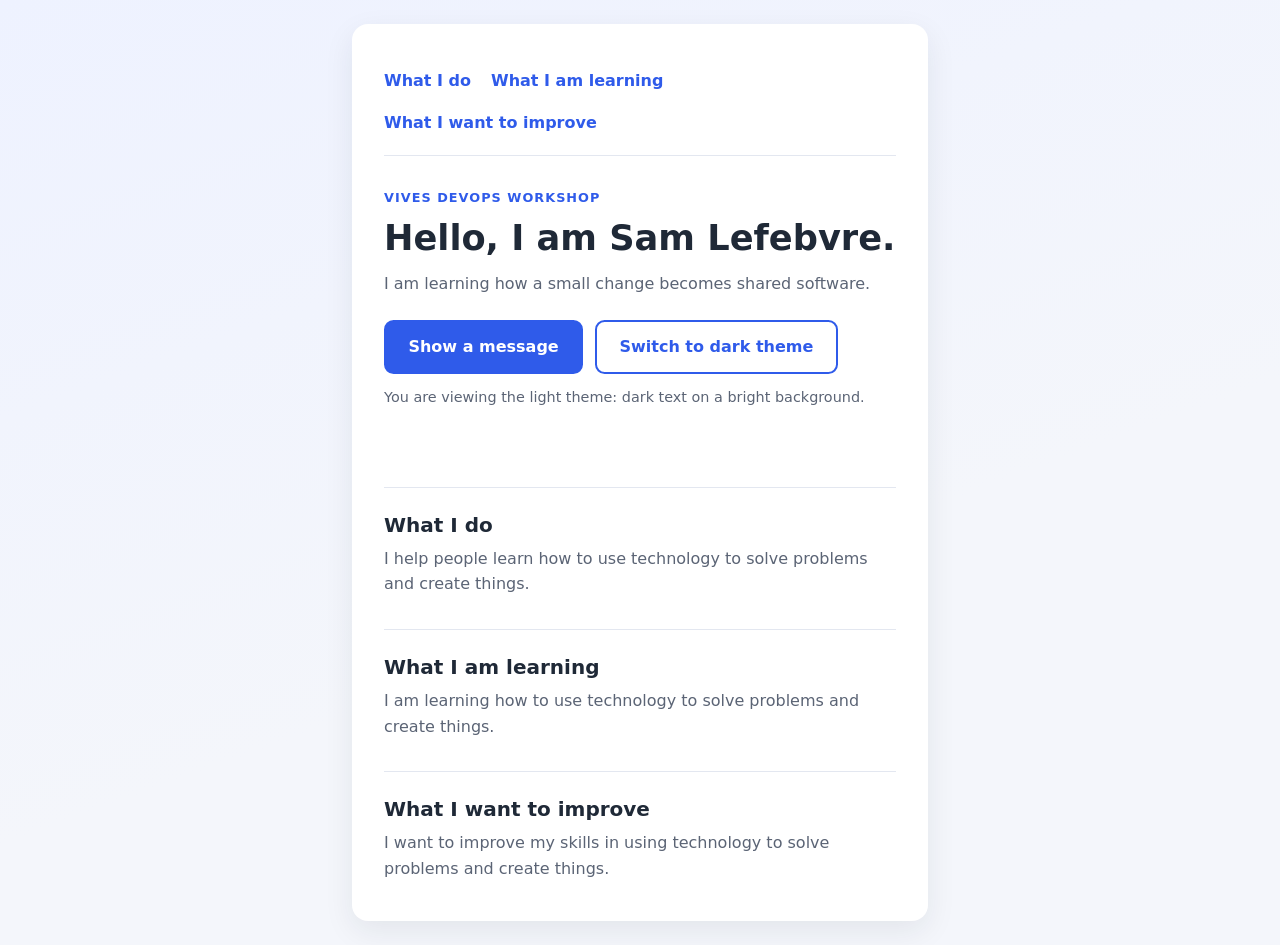
==== frontend/src/index.html @ 4d62008e "feat: run workshop app with compose" ====
<!doctype html>
<html lang="en">
  <head>
    <meta charset="utf-8">
    <meta name="viewport" content="width=device-width, initial-scale=1">
    <title>Hello from Saleconix</title>
    <link rel="stylesheet" href="style.css">
  </head>
  <body>
    <main>
      <nav class="site-nav" aria-label="Page sections">
        <ul>
          <li><a href="#what-i-do">What I do</a></li>
          <li><a href="#what-i-am-learning">What I am learning</a></li>
          <li><a href="#what-i-want-to-improve">What I want to improve</a></li>
        </ul>
      </nav>

      <p class="eyebrow">VIVES DevOps workshop</p>
      <h1>Hello, I am Sam Lefebvre.</h1>
      <p>I am learning how a small change becomes shared software.</p>
      <div class="actions">
        <button id="message-button" type="button">Show a message</button>
        <button id="theme-button" type="button" aria-pressed="false">Switch to dark theme</button>
      </div>
      <p id="theme-status" class="theme-status">You are viewing the light theme: dark text on a bright background.</p>
      <p id="message" aria-live="polite"></p>

      <section id="what-i-do" aria-labelledby="what-i-do-title">
        <h2 id="what-i-do-title">What I do</h2>
        <p>I help people learn how to use technology to solve problems and create things.</p>
      </section>

      <section id="what-i-am-learning" aria-labelledby="what-i-am-learning-title">
        <h2 id="what-i-am-learning-title">What I am learning</h2>
        <p>I am learning how to use technology to solve problems and create things.</p>
      </section>

      <section id="what-i-want-to-improve" aria-labelledby="what-i-want-to-improve-title">
        <h2 id="what-i-want-to-improve-title">What I want to improve</h2>
        <p>I want to improve my skills in using technology to solve problems and create things.</p>
      </section>
    </main>
    <script src="script.js"></script>
  </body>
</html>
---- frontend/src/style.css ----
:root {
  --bg: #f4f6fb;
  --bg-top: #eef2ff;
  --card: #ffffff;
  --text: #1f2937;
  --muted: #5b6475;
  --accent: #2f5bea;
  --accent-dark: #2346b8;
  --on-accent: #ffffff;
  --focus: #b45309;
  --shadow: rgba(31, 41, 55, 0.08);
  --border: #e3e7f0;
  color-scheme: light;
}

:root[data-theme="dark"] {
  --bg: #0f1420;
  --bg-top: #1a2238;
  --card: #1b2130;
  --text: #e8ecf4;
  --muted: #a3adc2;
  --accent: #7c9cff;
  --accent-dark: #a2b8ff;
  --on-accent: #0f1420;
  --focus: #ffc857;
  --shadow: rgba(0, 0, 0, 0.4);
  --border: #2c3447;
  color-scheme: dark;
}

* {
  box-sizing: border-box;
}

html {
  scroll-behavior: smooth;
}

body {
  margin: 0;
  min-height: 100vh;
  min-height: 100dvh;
  display: grid;
  place-items: center;
  padding: clamp(0.75rem, 4vw, 1.5rem);
  background: linear-gradient(160deg, var(--bg-top) 0%, var(--bg) 60%);
  color: var(--text);
  font-family: system-ui, -apple-system, "Segoe UI", Roboto, sans-serif;
  line-height: 1.6;
  transition: background-color 0.2s ease, color 0.2s ease;
}

main {
  width: 100%;
  max-width: 36rem;
  padding: clamp(1.5rem, 6vw, 2.5rem) clamp(1.25rem, 5vw, 2rem);
  background: var(--card);
  border-radius: 1rem;
  box-shadow: 0 10px 30px var(--shadow);
}

.site-nav {
  margin: 0 0 2rem;
  padding-bottom: 1rem;
  border-bottom: 1px solid var(--border);
}

.site-nav ul {
  display: flex;
  flex-wrap: wrap;
  gap: 0.5rem 1.25rem;
  margin: 0;
  padding: 0;
  list-style: none;
}

.site-nav a {
  display: inline-block;
  padding: 0.25rem 0;
  color: var(--accent);
  font-weight: 600;
  text-decoration: none;
  border-radius: 0.25rem;
}

.site-nav a:hover {
  color: var(--accent-dark);
  text-decoration: underline;
  text-underline-offset: 0.2em;
}

a:focus-visible {
  outline: 3px solid var(--focus);
  outline-offset: 3px;
}

section {
  margin-top: 2rem;
  padding-top: 1.5rem;
  border-top: 1px solid var(--border);
  scroll-margin-top: 1rem;
}

section h2 {
  margin: 0 0 0.5rem;
  font-size: 1.25rem;
  line-height: 1.3;
}

section p {
  margin: 0;
}

.eyebrow {
  margin: 0 0 0.5rem;
  color: var(--accent);
  font-size: 0.8rem;
  font-weight: 700;
  letter-spacing: 0.08em;
  text-transform: uppercase;
}

h1 {
  margin: 0 0 0.75rem;
  font-size: clamp(1.6rem, 5vw, 2.2rem);
  line-height: 1.2;
  overflow-wrap: break-word;
}

p {
  margin: 0 0 1.5rem;
  color: var(--muted);
}

.actions {
  display: flex;
  flex-wrap: wrap;
  gap: 0.75rem;
}

button {
  padding: 0.75rem 1.4rem;
  border: 2px solid var(--accent);
  border-radius: 0.6rem;
  font: inherit;
  font-weight: 600;
  cursor: pointer;
  transition: background-color 0.15s ease, border-color 0.15s ease,
    color 0.15s ease, transform 0.15s ease;
}

button:active {
  transform: translateY(1px);
}

button:focus-visible {
  outline: 3px solid var(--focus);
  outline-offset: 3px;
}

#message-button {
  background: var(--accent);
  color: var(--on-accent);
}

#message-button:hover {
  background: var(--accent-dark);
  border-color: var(--accent-dark);
}

#theme-button {
  background: transparent;
  color: var(--accent);
}

#theme-button:hover {
  border-color: var(--accent-dark);
  color: var(--accent-dark);
}

.theme-status {
  margin: 0.75rem 0 0;
  font-size: 0.9rem;
}

#message {
  min-height: 1.6em;
  margin: 1.25rem 0 0;
  color: var(--text);
  font-weight: 500;
}

#message.is-visible {
  animation: fade-in 0.3s ease;
}

@keyframes fade-in {
  from {
    opacity: 0;
    transform: translateY(4px);
  }
  to {
    opacity: 1;
    transform: none;
  }
}

@media (max-width: 30rem) {
  main {
    border-radius: 0.75rem;
  }

  .actions {
    flex-direction: column;
  }

  .site-nav ul {
    flex-direction: column;
    gap: 0.25rem;
  }

  section {
    margin-top: 1.5rem;
    padding-top: 1.25rem;
  }
}

@media (prefers-reduced-motion: reduce) {
  html {
    scroll-behavior: auto;
  }

  body,
  button,
  #message.is-visible {
    transition: none;
    animation: none;
  }
}
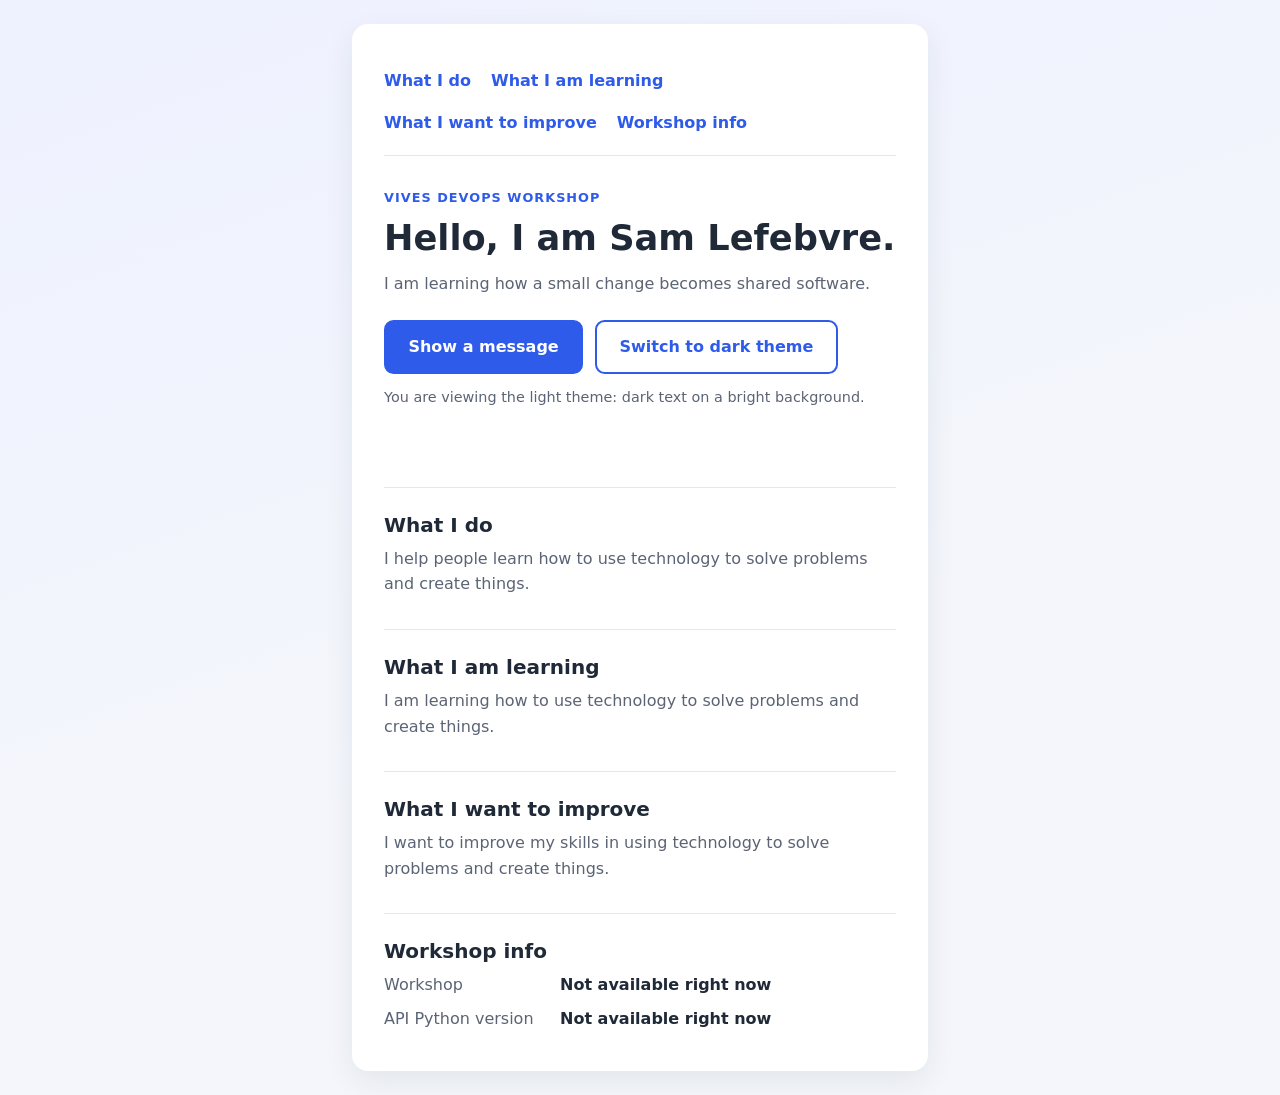
==== commit d05a05a9: "extra api function" ====
--- a/frontend/src/index.html
+++ b/frontend/src/index.html
@@ -13,6 +13,7 @@
           <li><a href="#what-i-do">What I do</a></li>
           <li><a href="#what-i-am-learning">What I am learning</a></li>
           <li><a href="#what-i-want-to-improve">What I want to improve</a></li>
+          <li><a href="#workshop-info">Workshop info</a></li>
         </ul>
       </nav>
 
@@ -40,6 +41,20 @@
         <h2 id="what-i-want-to-improve-title">What I want to improve</h2>
         <p>I want to improve my skills in using technology to solve problems and create things.</p>
       </section>
+
+      <section id="workshop-info" aria-labelledby="workshop-info-title">
+        <h2 id="workshop-info-title">Workshop info</h2>
+        <dl class="info-list">
+          <div>
+            <dt>Workshop</dt>
+            <dd id="info-workshop">Loading…</dd>
+          </div>
+          <div>
+            <dt>API Python version</dt>
+            <dd id="info-python">Loading…</dd>
+          </div>
+        </dl>
+      </section>
     </main>
     <script src="script.js"></script>
   </body>
--- a/frontend/src/style.css
+++ b/frontend/src/style.css
@@ -178,6 +178,28 @@
   color: var(--accent-dark);
 }
 
+.info-list {
+  display: grid;
+  gap: 0.5rem;
+  margin: 0;
+}
+
+.info-list div {
+  display: grid;
+  grid-template-columns: 10rem 1fr;
+  gap: 1rem;
+}
+
+.info-list dt {
+  color: var(--muted);
+}
+
+.info-list dd {
+  margin: 0;
+  color: var(--text);
+  font-weight: 600;
+}
+
 .theme-status {
   margin: 0.75rem 0 0;
   font-size: 0.9rem;
@@ -214,6 +236,11 @@
     flex-direction: column;
   }
 
+  .info-list div {
+    grid-template-columns: 1fr;
+    gap: 0;
+  }
+
   .site-nav ul {
     flex-direction: column;
     gap: 0.25rem;
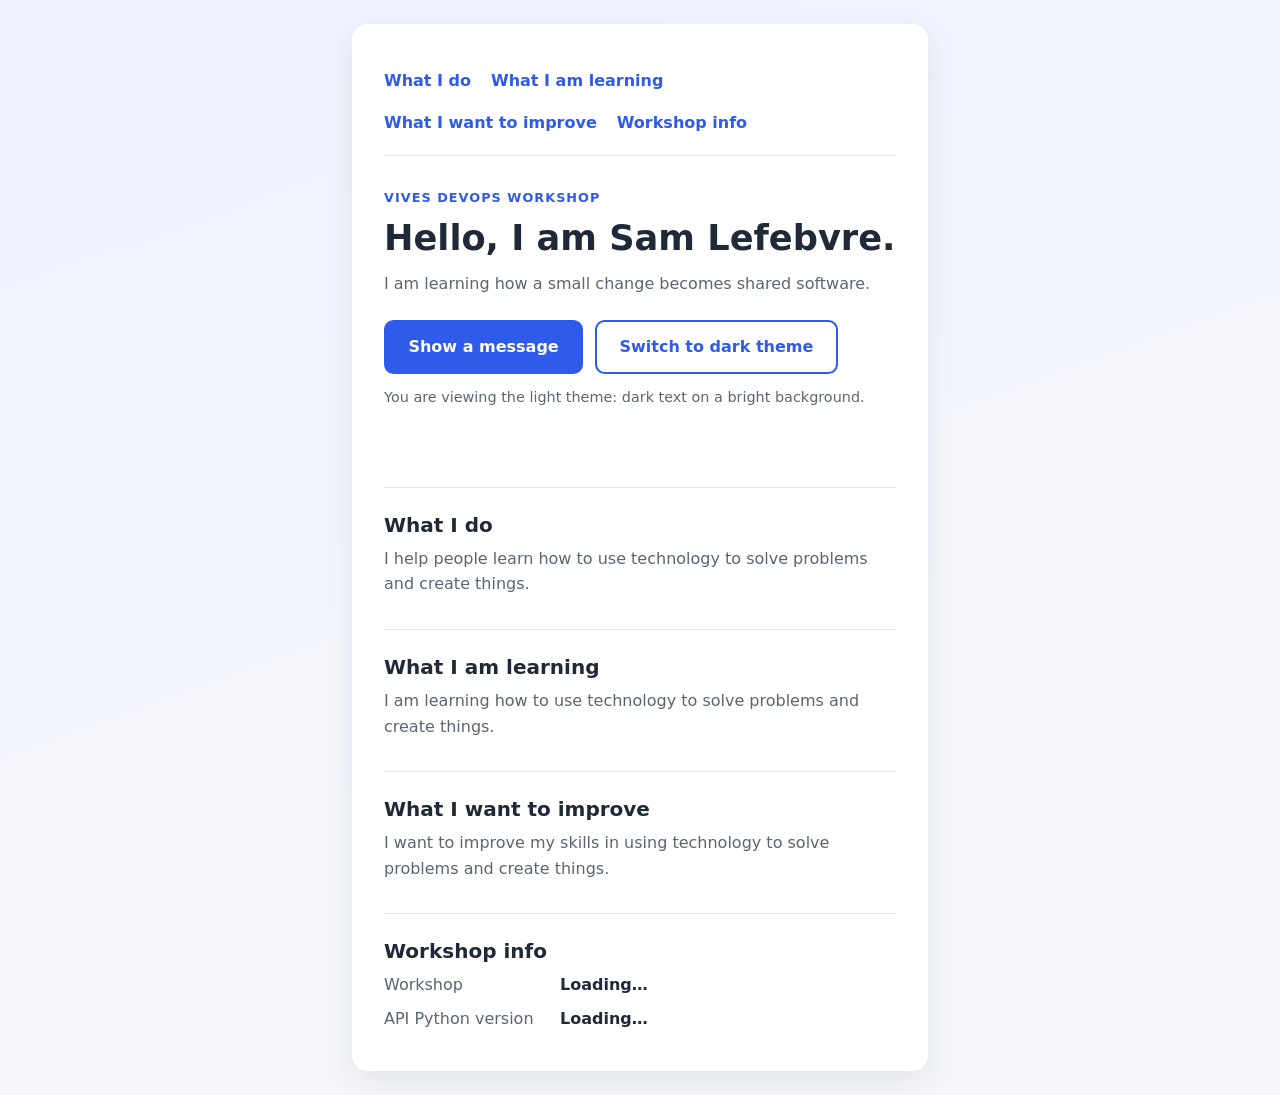
==== commit 4379bc4e: "chore: add Python dev container" ====
--- a/frontend/src/index.html
+++ b/frontend/src/index.html
@@ -42,7 +42,7 @@
         <p>I want to improve my skills in using technology to solve problems and create things.</p>
       </section>
 
-      <section id="workshop-info" aria-labelledby="workshop-info-title">
+      <section id="workshop--version-info" aria-labelledby="workshop-info-title">
         <h2 id="workshop-info-title">Workshop info</h2>
         <dl class="info-list">
           <div>
